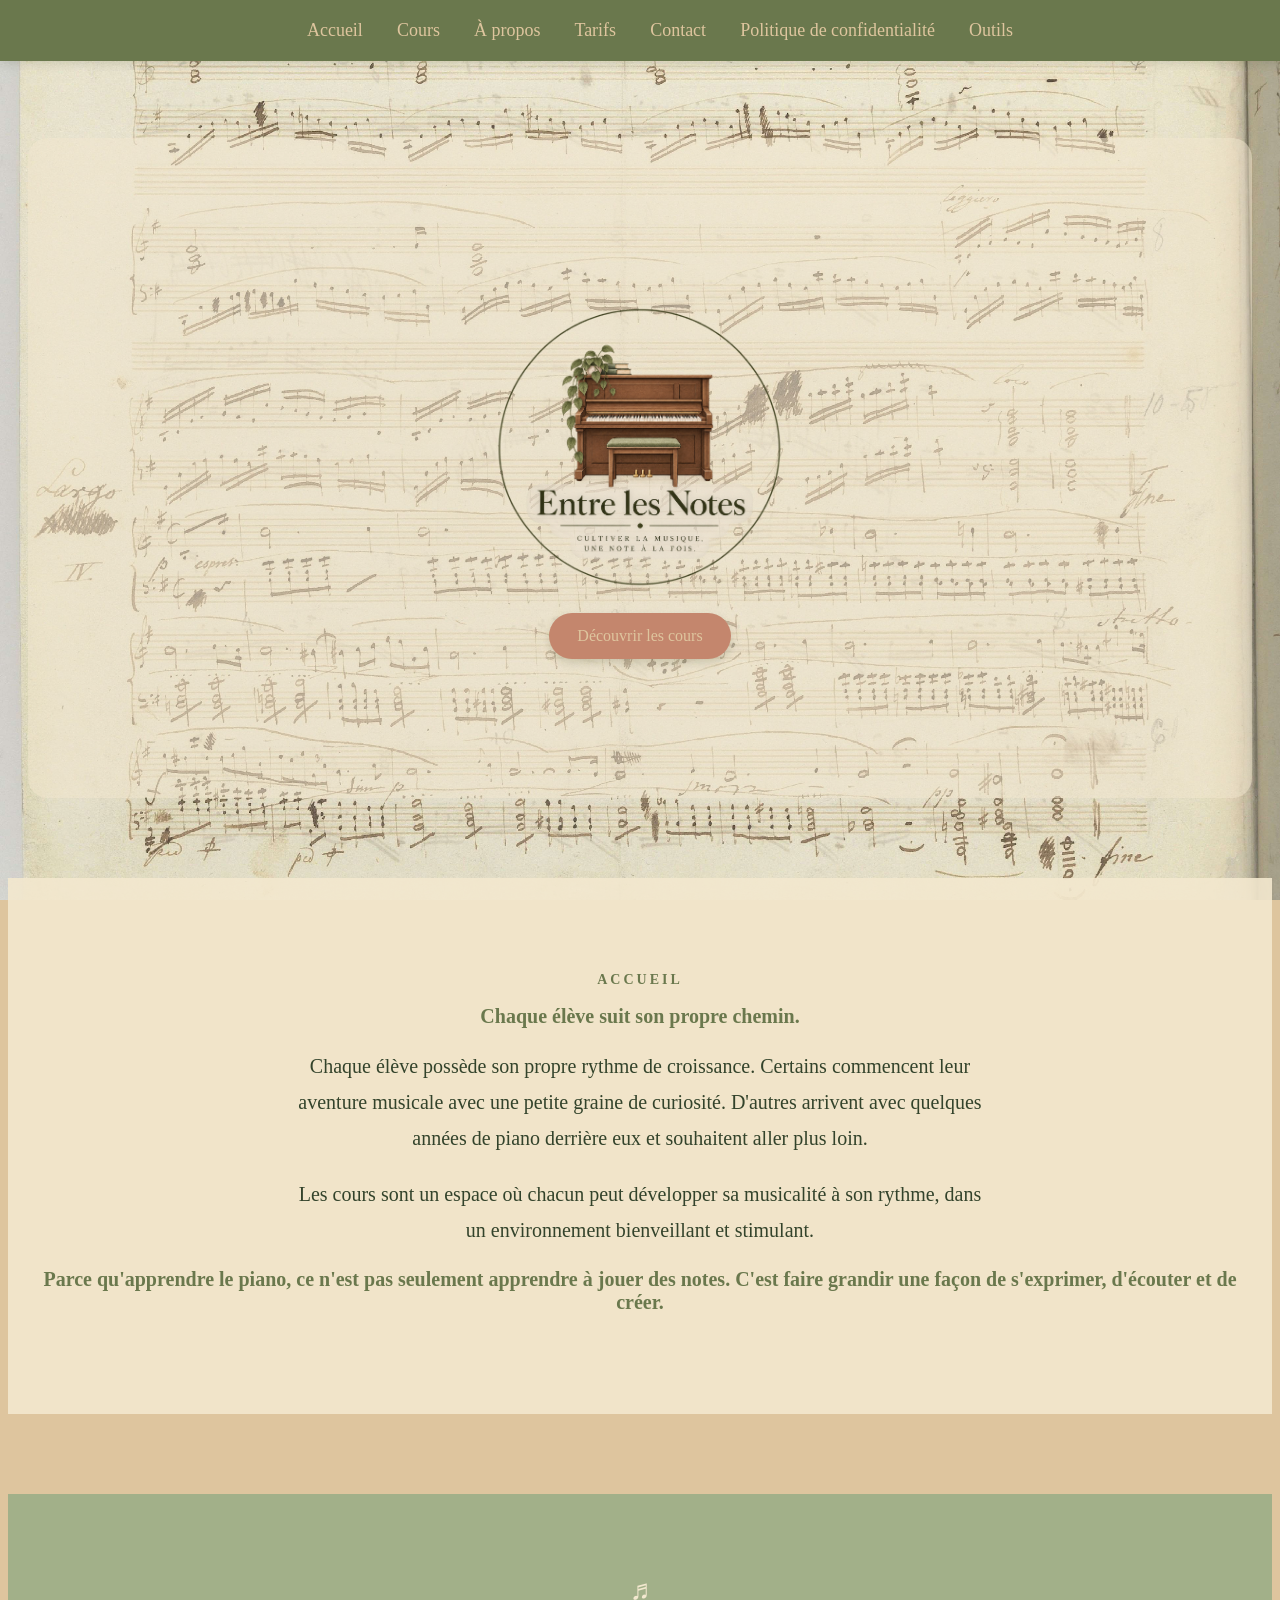
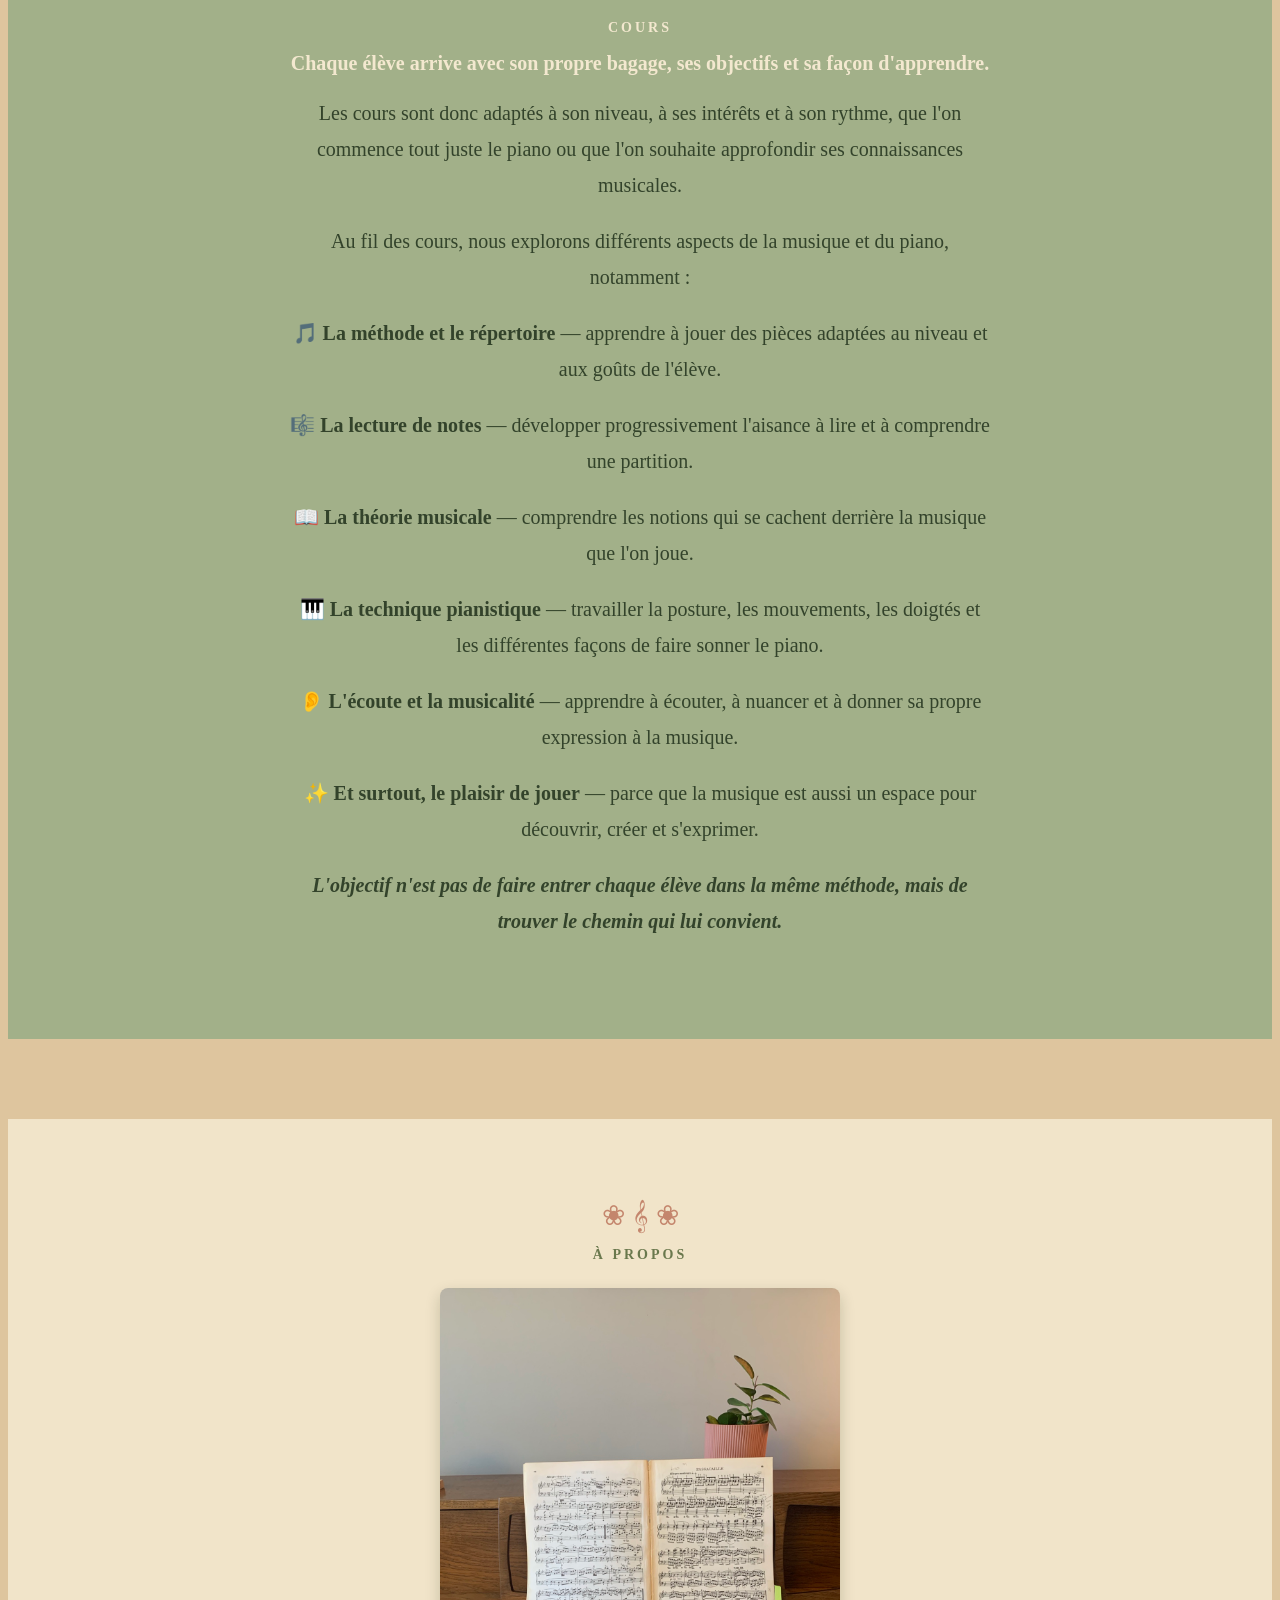
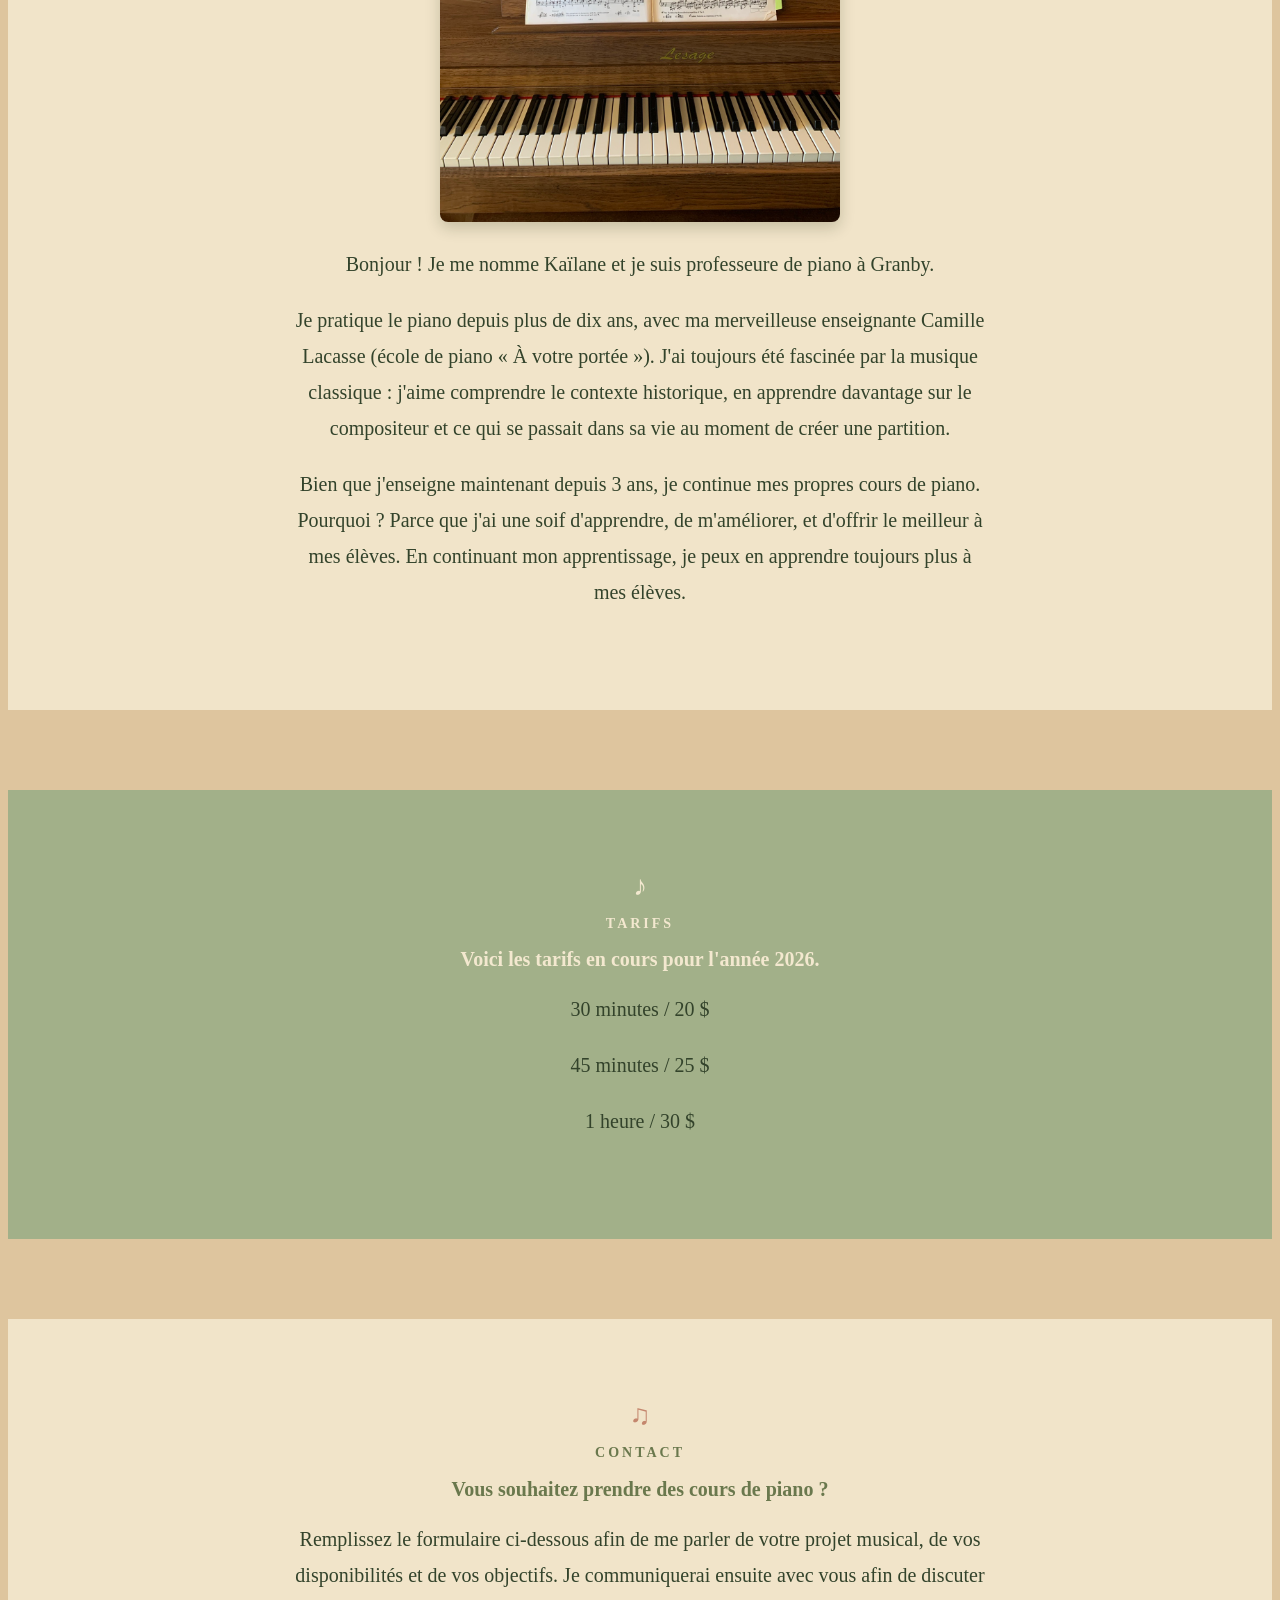
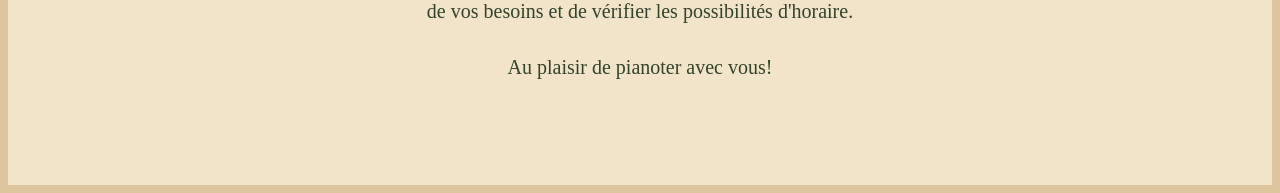
==== index.html @ 64d6d85d "Add files via upload" ====
<!DOCTYPE html>
<html lang="fr">

<head>
    <meta charset="UTF-8">
    <meta name="viewport" content="width=device-width, initial-scale=1.0">

    <title>Entre les Notes</title>

    <link rel="stylesheet" href="style.css">
</head>

<body>

    <nav>
        <a href="#accueil">Accueil</a>
         <a href="#cours">Cours</a>
       <a href="#a-propos">À propos</a>
        <a href="#tarifs">Tarifs</a>
         <a href="#contact">Contact</a>
<a href="politique-de-confidentialite.html">Politique de confidentialité</a>
<a href="outils.html">Outils</a>
    </nav>

 <section class="hero">
    <img src="logo.png" alt="Entre les Notes — école de piano">
    
   
    <a href="#cours" class="bouton">Découvrir les cours</a>
</section>



<section class="accueil" id="accueil">

    <p class="sous-titre"><strong>ACCUEIL</strong></p>

    <h2>Chaque élève suit son propre chemin.</h2>

    <p>
        Chaque élève possède son propre rythme de croissance.
        Certains commencent leur aventure musicale avec une petite graine
        de curiosité. D'autres arrivent avec quelques années de piano
        derrière eux et souhaitent aller plus loin.
    </p>

    <p>
        Les cours sont un espace où chacun peut développer sa musicalité
        à son rythme, dans un environnement bienveillant et stimulant.
    </p>

    <p><h2>
        Parce qu'apprendre le piano, ce n'est pas seulement apprendre
        à jouer des notes. C'est faire grandir une façon de s'exprimer,
        d'écouter et de créer.</h2>
    </p>

</section>
<section class="cours" id="cours">

        <p class="sous-titre"><strong>COURS</strong></p>

        <h2>Chaque élève arrive avec son propre bagage, ses objectifs et sa façon d'apprendre.</h2>

        <p>
            Les cours sont donc adaptés à son niveau, à ses intérêts et à son rythme,
            que l'on commence tout juste le piano ou que l'on souhaite approfondir
            ses connaissances musicales.
        </p>

        <p>
            Au fil des cours, nous explorons différents aspects de la musique et du piano,
            notamment :
        </p>

        <p>
            🎵 <strong>La méthode et le répertoire</strong> — apprendre à jouer des pièces
            adaptées au niveau et aux goûts de l'élève.
        </p>

        <p>
            🎼 <strong>La lecture de notes</strong> — développer progressivement l'aisance
            à lire et à comprendre une partition.
        </p>

        <p>
            📖 <strong>La théorie musicale</strong> — comprendre les notions qui se cachent
            derrière la musique que l'on joue.
        </p>

        <p>
            🎹 <strong>La technique pianistique</strong> — travailler la posture, les mouvements,
            les doigtés et les différentes façons de faire sonner le piano.
        </p>

        <p>
            👂 <strong>L'écoute et la musicalité</strong> — apprendre à écouter, à nuancer
            et à donner sa propre expression à la musique.
        </p>

        <p>
            ✨ <strong>Et surtout, le plaisir de jouer</strong> — parce que la musique est aussi
            un espace pour découvrir, créer et s'exprimer.
        </p>

        <p>
            <strong><em>
                L'objectif n'est pas de faire entrer chaque élève dans la même méthode,
                mais de trouver le chemin qui lui convient.
            </em></strong>
        </p>

    </section>

 <section class="a-propos" id="a-propos">

 <p class="sous-titre"><strong>À PROPOS</strong></p>
 <img src="piano.jpeg" alt="Piano avec une partition et une plante">
<p>
Bonjour ! Je me nomme Kaïlane et je suis professeure de piano à Granby. </p>
 <p>Je pratique le piano depuis plus de dix ans, avec ma merveilleuse enseignante Camille Lacasse (école de piano « À votre portée »). J'ai toujours été fascinée par la musique classique : j'aime comprendre le contexte historique, en apprendre davantage sur le compositeur et ce qui se passait dans sa vie au moment de créer une partition.  </p>
<p>
Bien que j'enseigne maintenant depuis 3 ans, je continue mes propres cours de piano. Pourquoi ? Parce que j'ai une soif d'apprendre, de m'améliorer, et d'offrir le meilleur à mes élèves. En continuant mon apprentissage, je peux en apprendre toujours plus à mes élèves. 
 </p>
</section>


<section class="tarifs" id="tarifs">

    <p class="sous-titre"><strong>TARIFS</strong></p>

    <h2>Voici les tarifs en cours pour l'année 2026.</h2>

<p> 30 minutes / 20 $ </p>
<p> 45 minutes / 25 $ </p>
<p> 1 heure / 30 $ </p>
</section>

<section class="contact" id="contact">
 <p class="sous-titre"><strong>CONTACT</strong></p>
<h2> Vous souhaitez prendre des cours de piano ? </h2>
<p> Remplissez le formulaire ci-dessous afin de me parler de votre projet musical, de vos disponibilités et de vos objectifs. Je communiquerai ensuite avec vous afin de discuter de vos besoins et de vérifier les possibilités d'horaire.</p>
<p> Au plaisir de pianoter avec vous!</p>
</section>



</html>
---- style.css ----
html {
    scroll-behavior: smooth;
}

body {
    background-color: #DEC59E;
    background-image: url("chopin.png");
    background-size: cover;
    background-position: center;
    background-attachment: fixed;
    color: #33432B;
    font-family: Georgia, serif;
    text-align: center;
    padding-top: 100px;
}

h1 {
    color: #6A784D;
    font-size: 56px;
    margin-bottom: 20px;
}

p {
    font-size: 20px;
}

nav {
    background-color: #6A784D;
    padding: 20px;
    position: fixed;
    top: 0;
    left: 0;
    width: 100%;
    z-index: 1000;
box-shadow: 0 2px 10px rgba(32, 40, 8, 0.15);
}

nav a {
    color: #DEC59E;
    text-decoration: none;
    margin: 0 15px;
    font-size: 18px;
    transition: color 0.3s ease;
}
nav a:hover {
    color: #F3E8CF;
}


.hero {
    padding: 140px 20px 120px;
    min-height: 400px;
    display: flex;
    flex-direction: column;
    justify-content: center;
    align-items: center;
background-color: rgba(243, 232, 207, 0.50);
border-radius: 20px;
margin: 30px 20px;
}

.sous-titre {
    font-size: 14px;
    letter-spacing: 3px;
    color: #6A784D;
    margin-bottom: 5px;
    text-transform: uppercase;
}
.hero .sous-titre {
    margin-bottom: 5px;
}

.hero h1 {
    margin-top: 0;
}
.accroche {
    font-size: 22px;
    font-style: italic;
    color: #33432B;
    margin-top: 0;
    margin-bottom: 35px;
    max-width: 600px;
}
.bouton {
    display: inline-block;
    background-color: #C4866D;
    color: #DEC59E;
    padding: 14px 28px;
    text-decoration: none;
    border-radius: 30px;
    transition: background-color 0.3s ease;
box-shadow: 0 4px 8px rgba(32, 40, 8, 0.15);
}

.bouton:hover {
    background-color: #6A784D;
transform: translateY(-3px);
transition: background-color 0.3s ease, transform 0.3s ease;
}

.accueil {
    background-color: rgba(243, 232, 207, 0.90);
    padding: 80px 20px;
    margin-top: 80px;
}

.accueil h2 {
    color: #6A784D;
    font-size: 20px;
}

.accueil p:not(.sous-titre) {
    max-width: 700px;
    margin: 20px auto;
    line-height: 1.8;
}


.cours {
    background-color: rgba(156, 175, 136, 0.90);
    padding: 80px 20px;
    margin-top: 80px;
}

.cours h2 {
    color: #F3E8CF;
    font-size: 20px;
}

.cours .sous-titre {
    color: #F3E8CF;
}

.cours p:not(.sous-titre) {
    max-width: 700px;
    margin: 20px auto;
    line-height: 1.8;
}

.a-propos {
    background-color: rgba(243, 232, 207, 0.90);
    padding: 80px 20px;
    margin-top: 80px;
}

.a-propos h2 {
    color: #6A784D;
    font-size: 20px;
}

.a-propos p:not(.sous-titre) {
    max-width: 700px;
    margin: 20px auto;
    line-height: 1.8;
}


.tarifs {
    background-color: rgba(156, 175, 136, 0.90);
    padding: 80px 20px;
    margin-top: 80px;
}

.tarifs h2 {
    color: #F3E8CF;
    font-size: 20px;
}

.tarifs .sous-titre {
    color: #F3E8CF;
}

.tarifs p:not(.sous-titre) {
    max-width: 700px;
    margin: 20px auto;
    line-height: 1.8;
}


.contact {
   background-color: rgba(243, 232, 207, 0.90);
    padding: 80px 20px;
    margin-top: 80px;
}

.contact h2 {
    color: #6A784D;
    font-size: 20px;
}

.contact p:not(.sous-titre) {
    max-width: 700px;
    margin: 20px auto;
    line-height: 1.8;
}
.politique-confidentialite {
    background-color: #9CAF88;
    padding: 80px 20px;
    margin-top: 80px;
}

.politique-confidentialite h2 {
    color: #6A784D;
    font-size: 20px;
}

.politique-confidentialite p:not(.sous-titre) {
    max-width: 700px;
    margin: 20px auto;
    line-height: 1.8;

}

.outils {
    background-color: rgba(243, 232, 207, 0.90);
    padding: 80px 20px;
    margin-top: 80px;
}

.outils h2 {
    color: #6A784D;
    font-size: 32px;
}

.outils p:not(.sous-titre) {
    max-width: 700px;
    margin: 20px auto;
    line-height: 1.8;
}

.outil {
    background-color: #F3E8CF;
    max-width: 700px;
    margin: 40px auto;
    padding: 30px;
    border-radius: 15px;
    box-shadow: 0 4px 10px rgba(32, 40, 8, 0.12);
 position: relative;
}
.outil h3 {
    color: #6A784D;
    font-size: 26px;
    margin-top: 0;
}

.outil p {
    max-width: 600px;
    margin: 15px auto 0;
    line-height: 1.7;
}

.outils::before {
    content: "𝄞";
    position: absolute;
    top: 65px;
    left: 60px;
    font-size: 50px;
    color: #C4866D;
}

.outils::after {
    content: "♫";
    position: absolute;
    bottom: 40px;
    right: 60px;
    font-size: 40px;
    color: #6A784D;
}

.outils .outil::before {
    content: "✧ ❁ ✧";
    display: block;
    color: #C4866D;
    font-size: 28px;
    margin-bottom: 10px;
}

.contact::before {
    content: "♫";
    display: block;
    color: #C4866D;
    font-size: 28px;
    margin-bottom: 10px;
}

.tarifs::before {
    content: "♪";
    display: block;
    color: #F3E8CF;
    font-size: 28px;
    margin-bottom: 10px;
}

.a-propos::before {
    content: "❀ 𝄞 ❀";
    display: block;
    color: #C4866D;
    font-size: 28px;
    margin-bottom: 10px;
}

.cours::before {
    content: "♬";
    display: block;
    color: #F3E8CF;
    font-size: 28px;
    margin-bottom: 10px;
}


.accueil::before {
    content: "⋆ ⚘ ⋆;
    display: block;
    color: #3A5A40;
    font-size: 28px;
    margin-bottom: 10px;
}

.a-propos img {
    width: 400px;
    max-width: 90%;
    border-radius: 8px;
    box-shadow: 0 6px 15px rgba(32, 40, 8, 0.20);
margin-top: 20px;
}

.hero img {
    width: 300px;
    max-width: 70%;
margin-bottom: 20px;
}
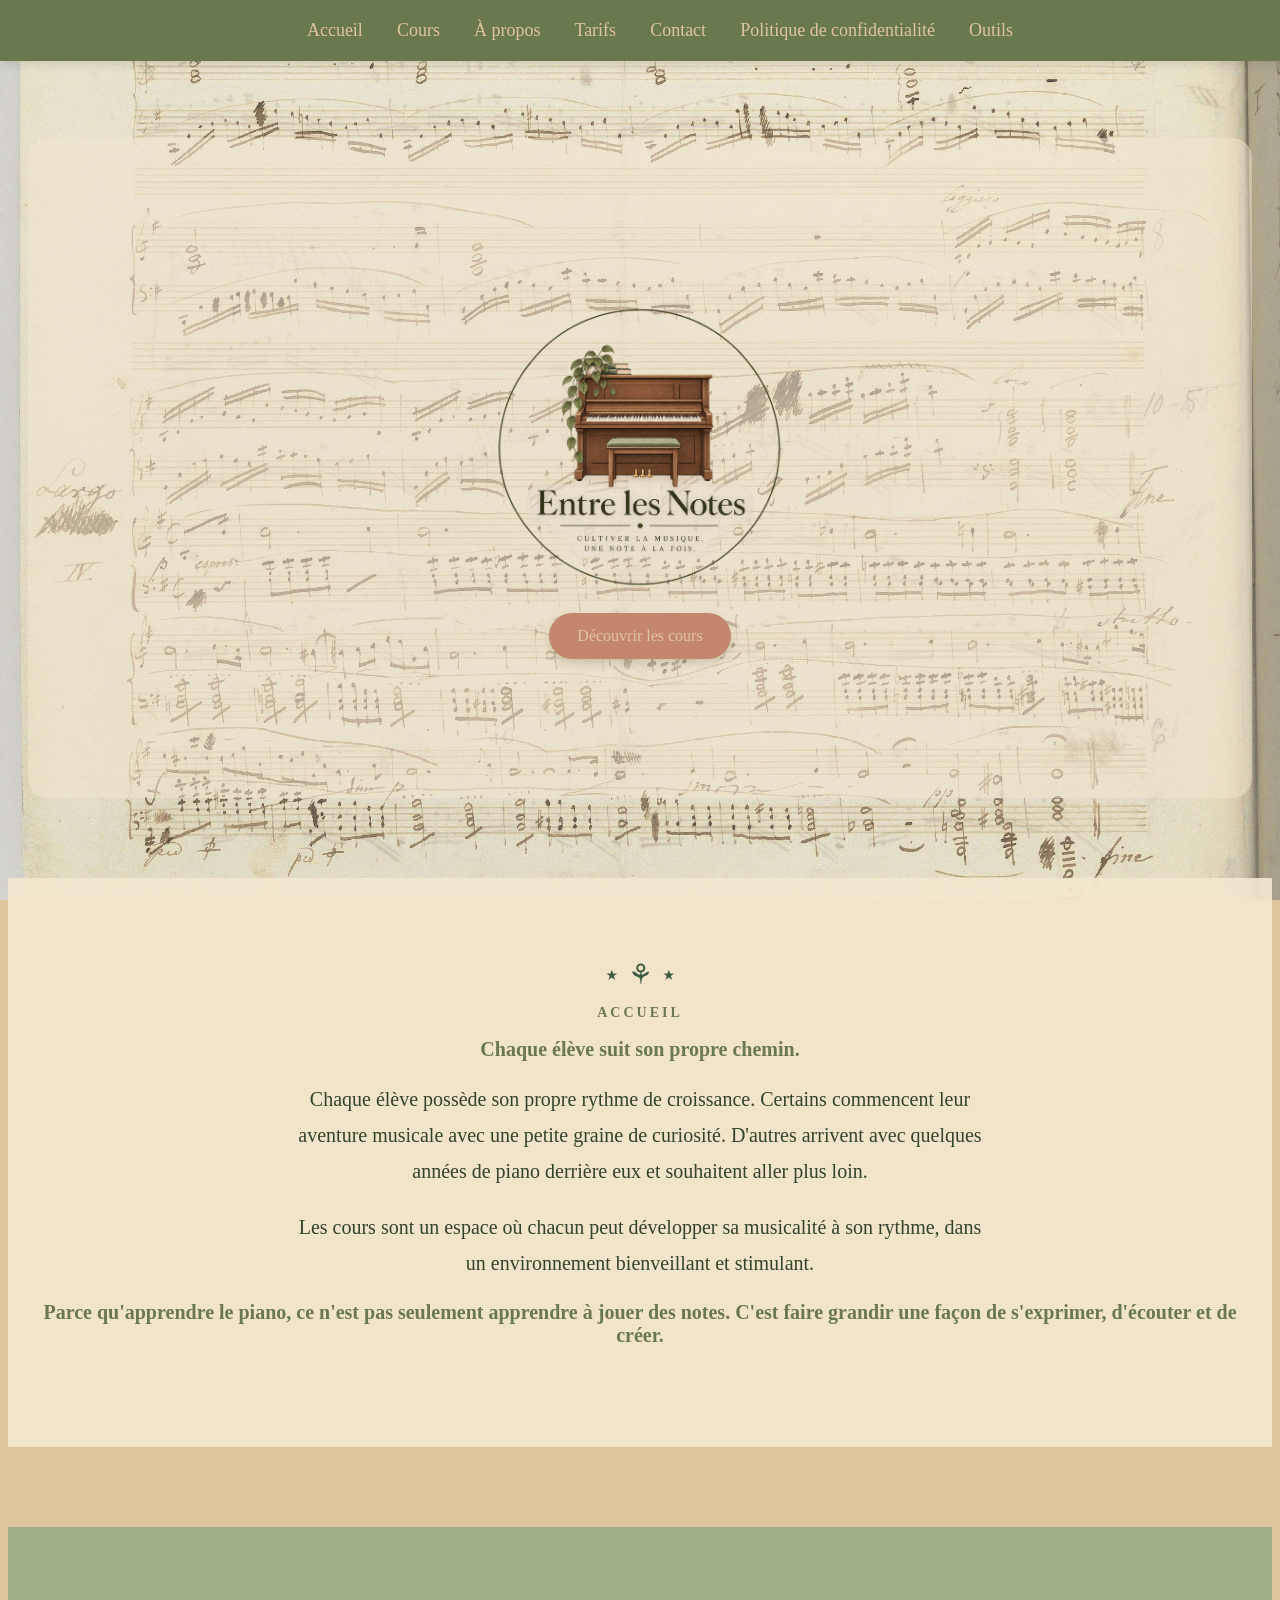
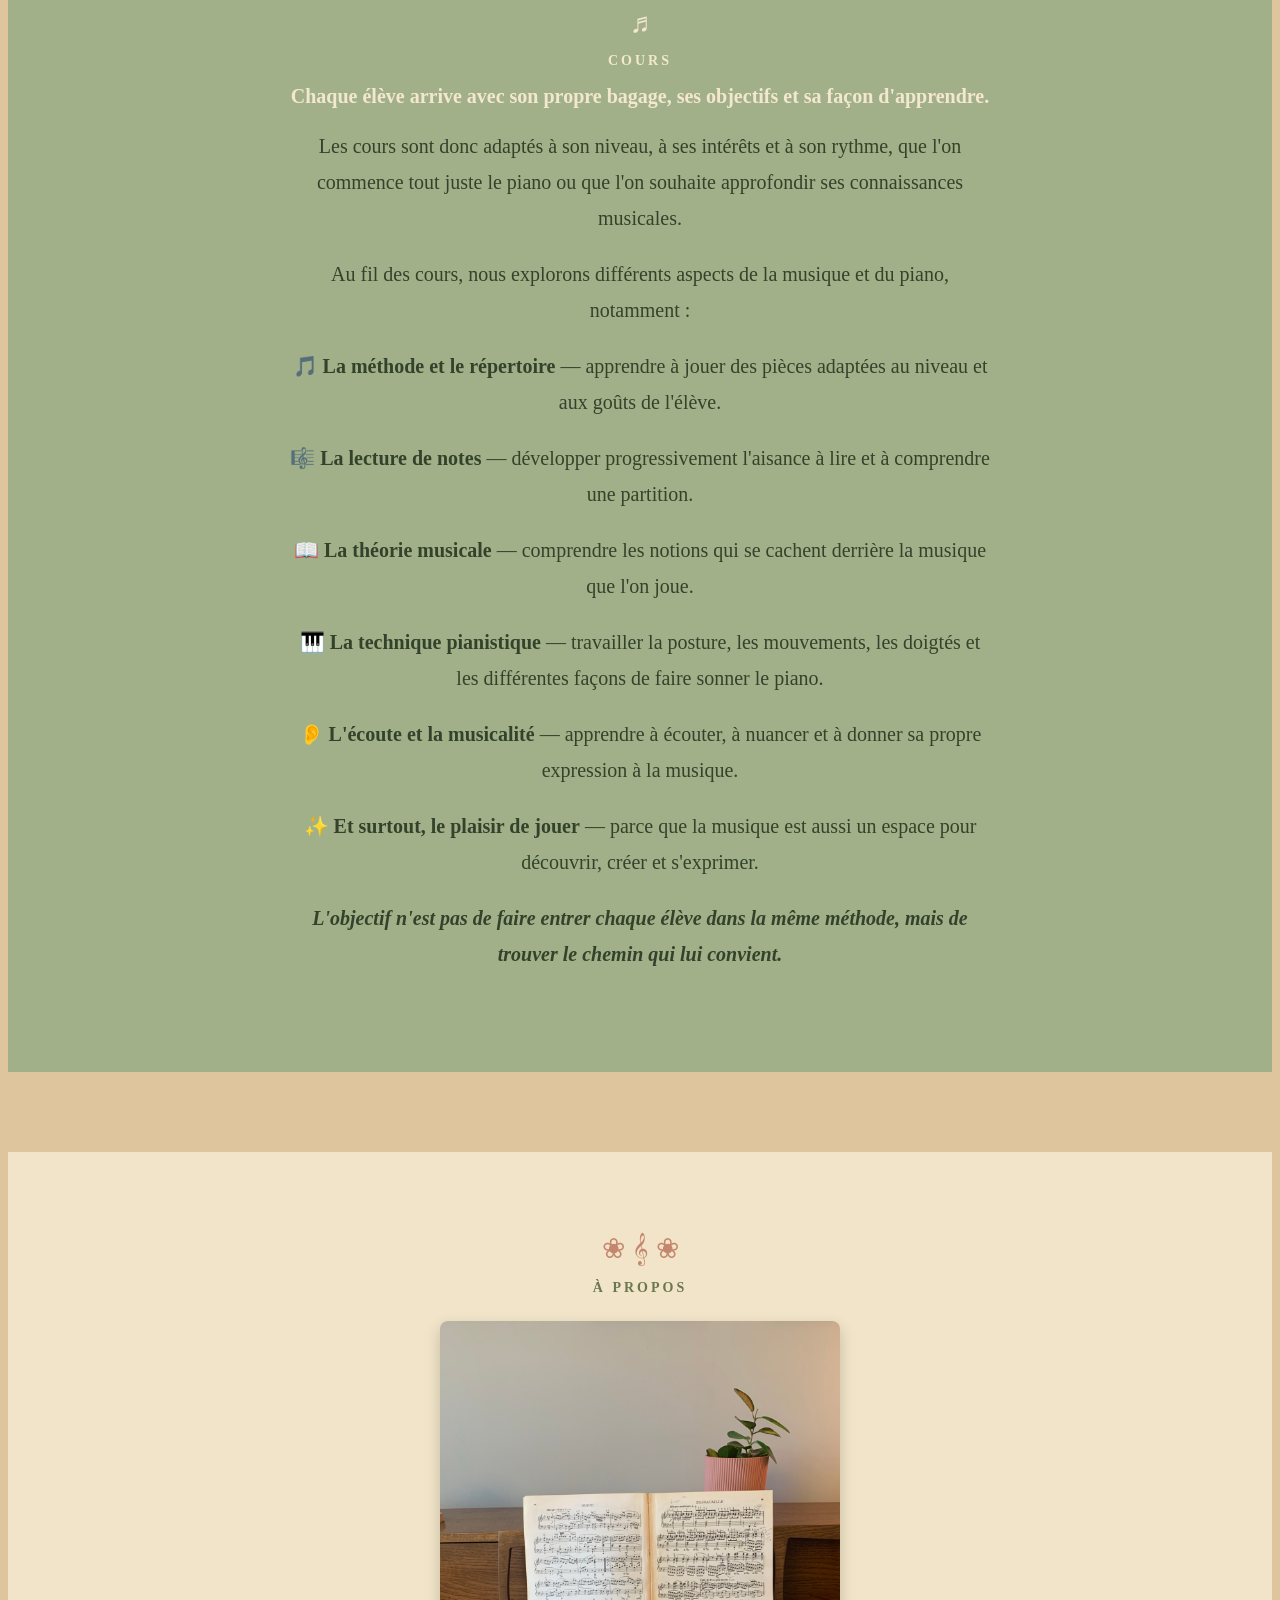
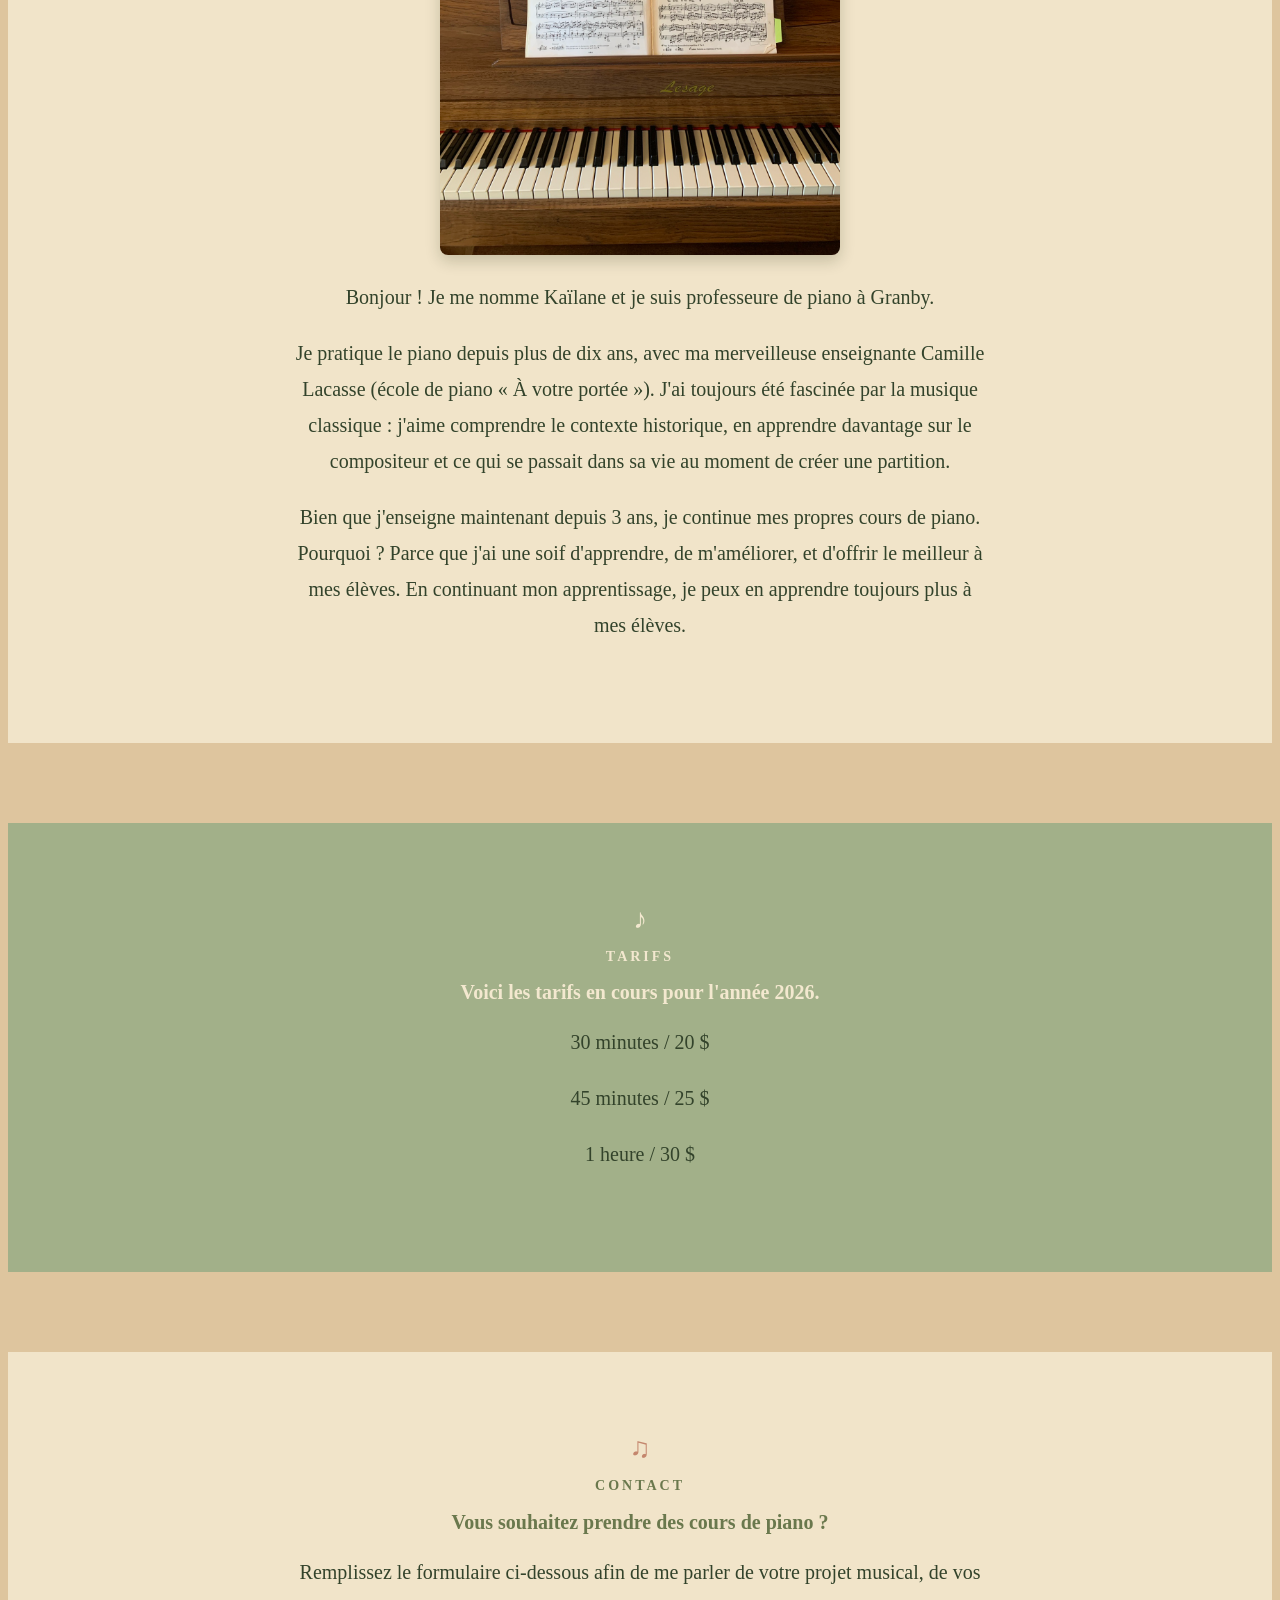
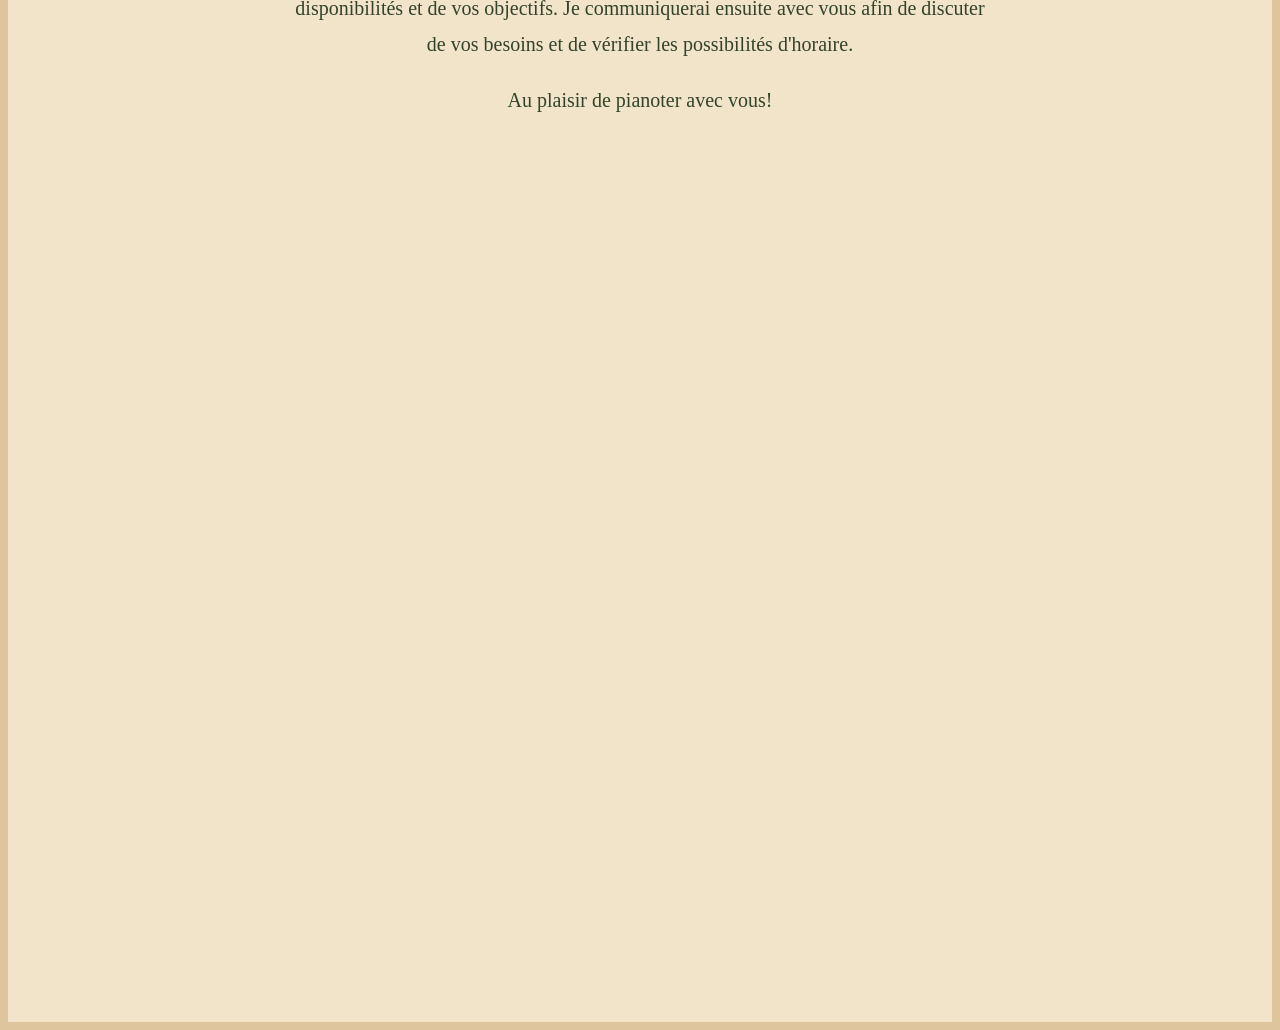
==== commit d0cb50c0: "Ajout du forms" ====
--- a/index.html
+++ b/index.html
@@ -141,8 +141,9 @@
 <h2> Vous souhaitez prendre des cours de piano ? </h2>
 <p> Remplissez le formulaire ci-dessous afin de me parler de votre projet musical, de vos disponibilités et de vos objectifs. Je communiquerai ensuite avec vous afin de discuter de vos besoins et de vérifier les possibilités d'horaire.</p>
 <p> Au plaisir de pianoter avec vous!</p>
+<iframe width="640px" height="800px" src="https://forms.cloud.microsoft/Pages/ResponsePage.aspx?id=DQSIkWdsW0yxEjajBLZtrQAAAAAAAAAAAAYAAN1p2fJURVQ0NEtCSUFOWEU4NzZGRldDRzFBV1Q5My4u&embed=true" frameborder="0" marginwidth="0" marginheight="0" style="border: none; max-width:100%; max-height:100vh" allowfullscreen webkitallowfullscreen mozallowfullscreen msallowfullscreen></iframe>
 </section>
 
 
 
-</html>+</html>
--- a/style.css
+++ b/style.css
@@ -309,7 +309,7 @@
 
 
 .accueil::before {
-    content: "⋆ ⚘ ⋆;
+    content: "⋆ ⚘ ⋆";
     display: block;
     color: #3A5A40;
     font-size: 28px;
@@ -328,4 +328,61 @@
     width: 300px;
     max-width: 70%;
 margin-bottom: 20px;
-}+}
+
+/* Version mobile */
+@media (max-width: 600px) {
+
+    body {
+        padding-top: 80px;
+        background-attachment: scroll;
+        background-size: auto 100vh;
+    }
+
+    nav {
+        padding: 12px 5px;
+    }
+
+    nav a {
+        margin: 0 5px;
+        font-size: 14px;
+    }
+
+    h1 {
+        font-size: 38px;
+    }
+
+    p {
+        font-size: 17px;
+    }
+
+    .hero {
+        padding: 80px 15px;
+        margin: 20px 10px;
+    }
+
+    .hero img {
+        width: 240px;
+        max-width: 80%;
+    }
+
+    .accroche {
+        font-size: 19px;
+    }
+
+    .accueil,
+    .cours,
+    .a-propos,
+    .tarifs,
+    .contact,
+    .outils,
+    .politique-confidentialite {
+        padding: 60px 15px;
+        margin-top: 50px;
+    }
+
+    .a-propos img {
+        width: 100%;
+        max-width: 350px;
+    }
+}
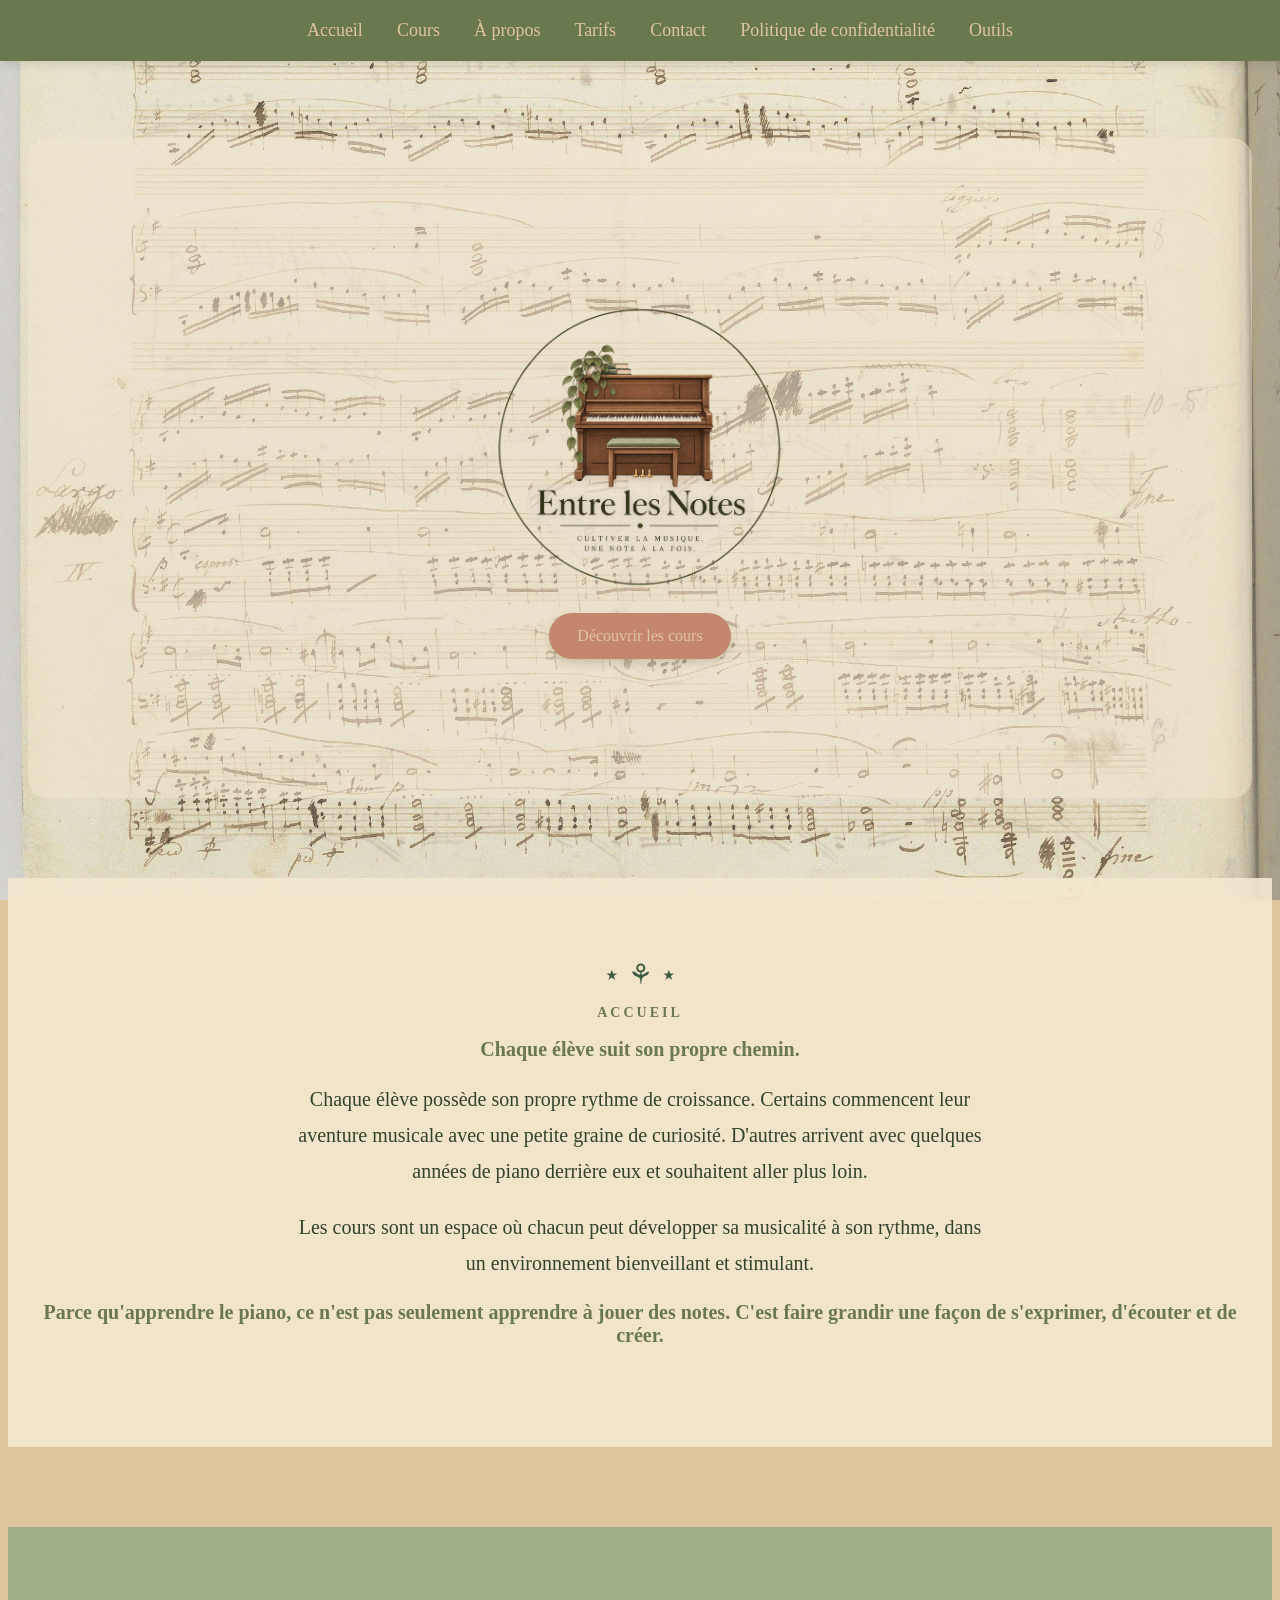
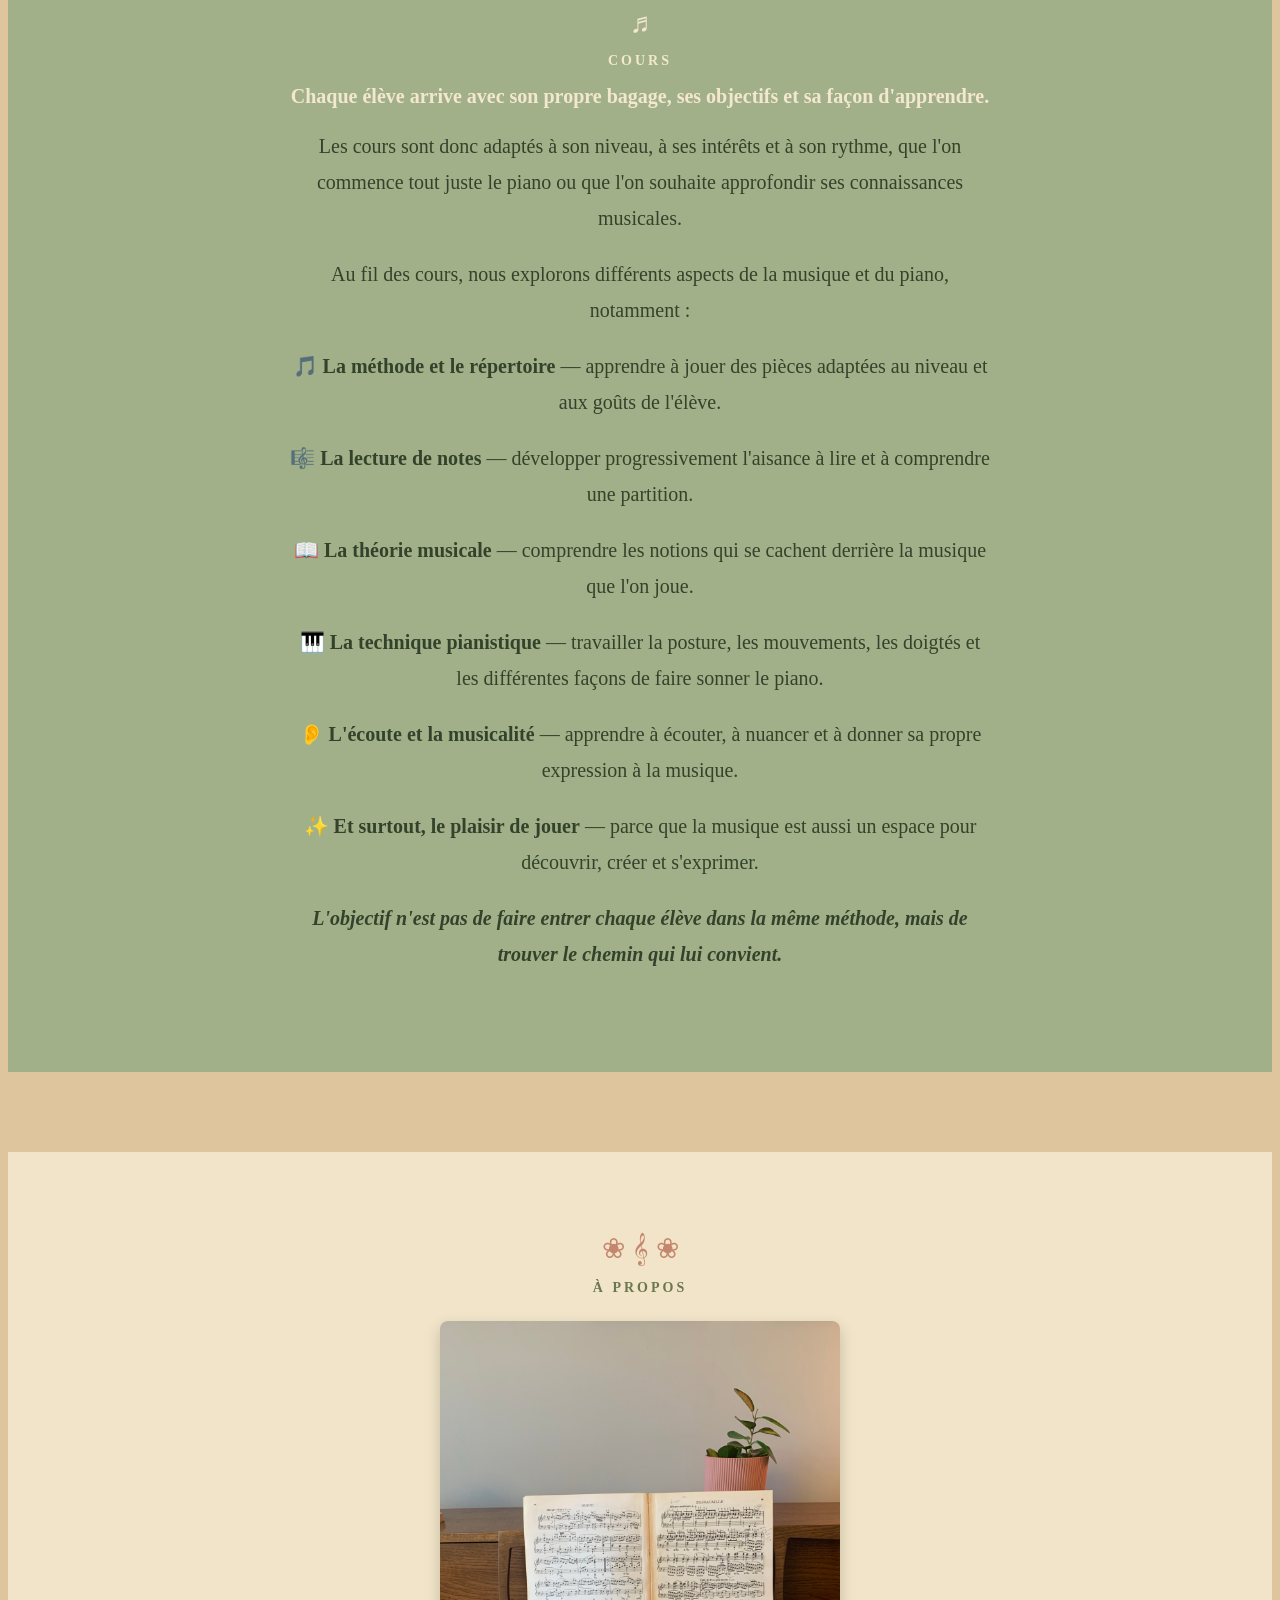
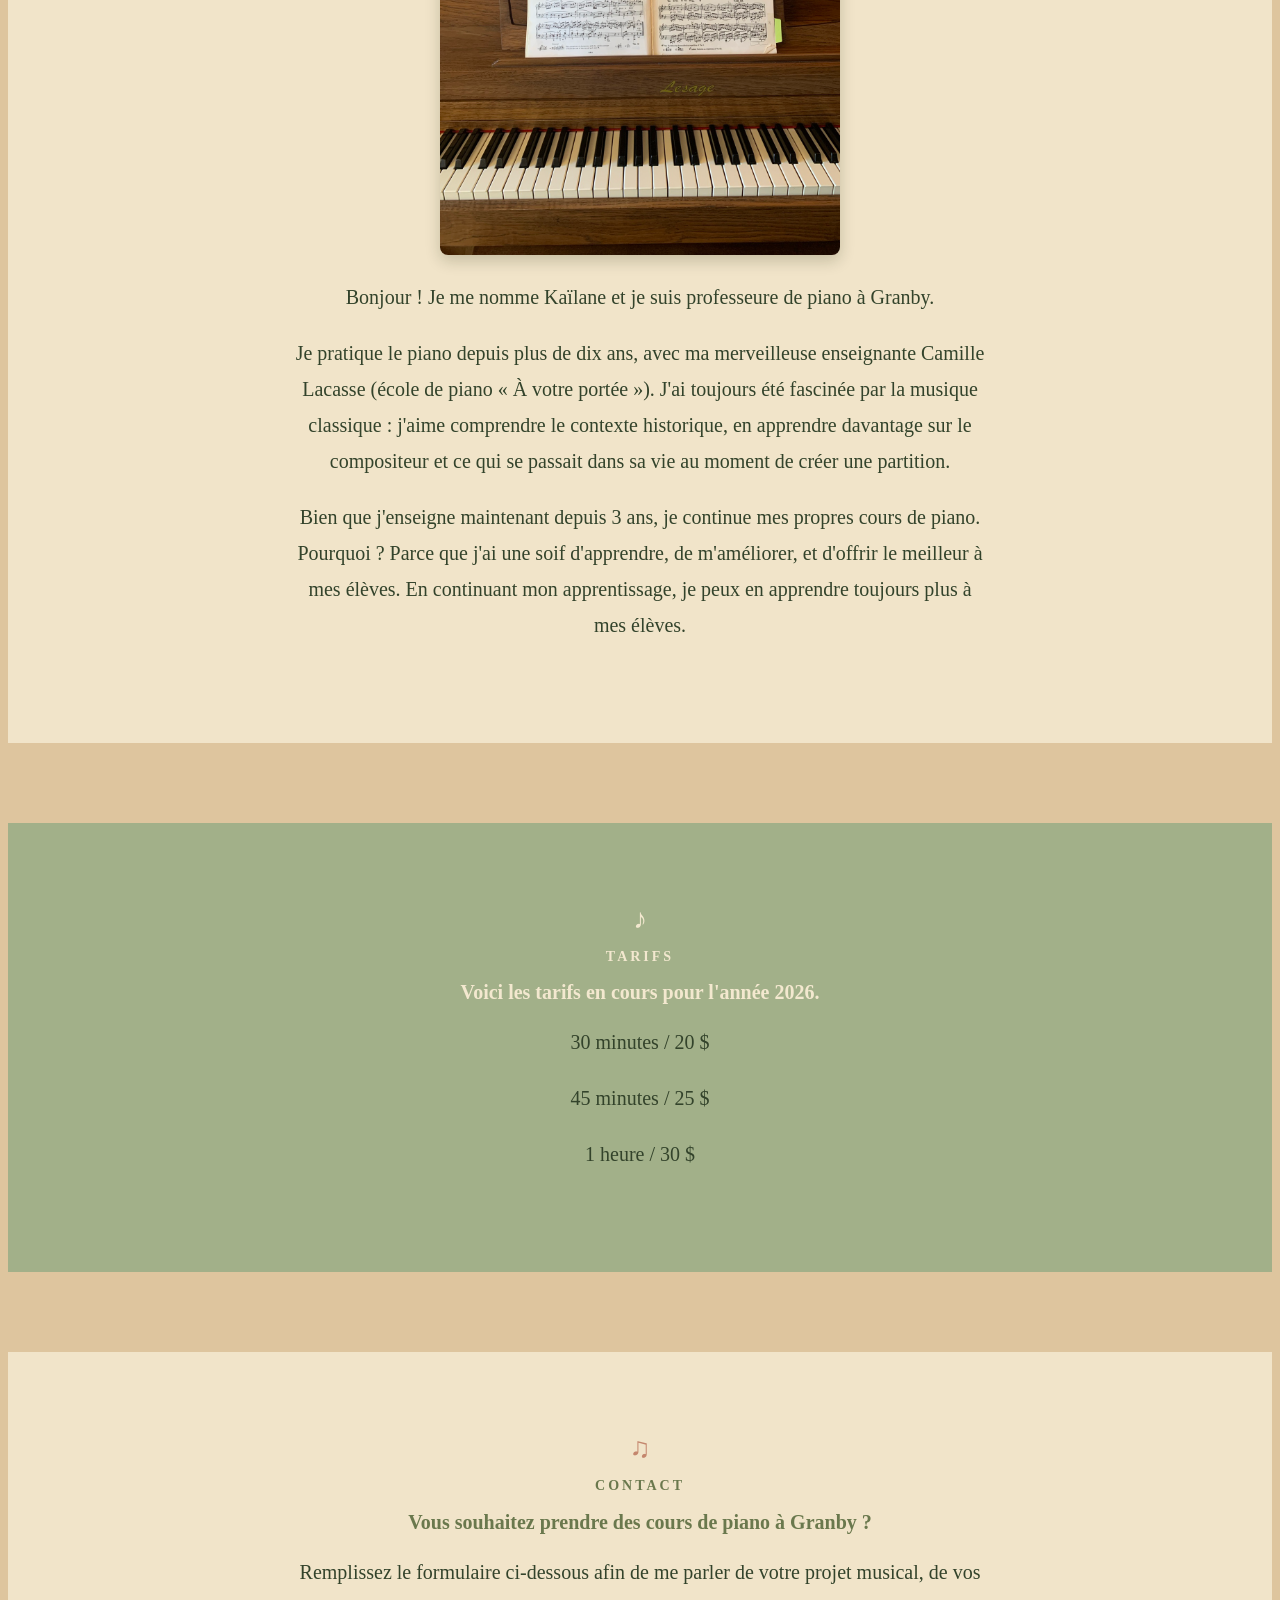
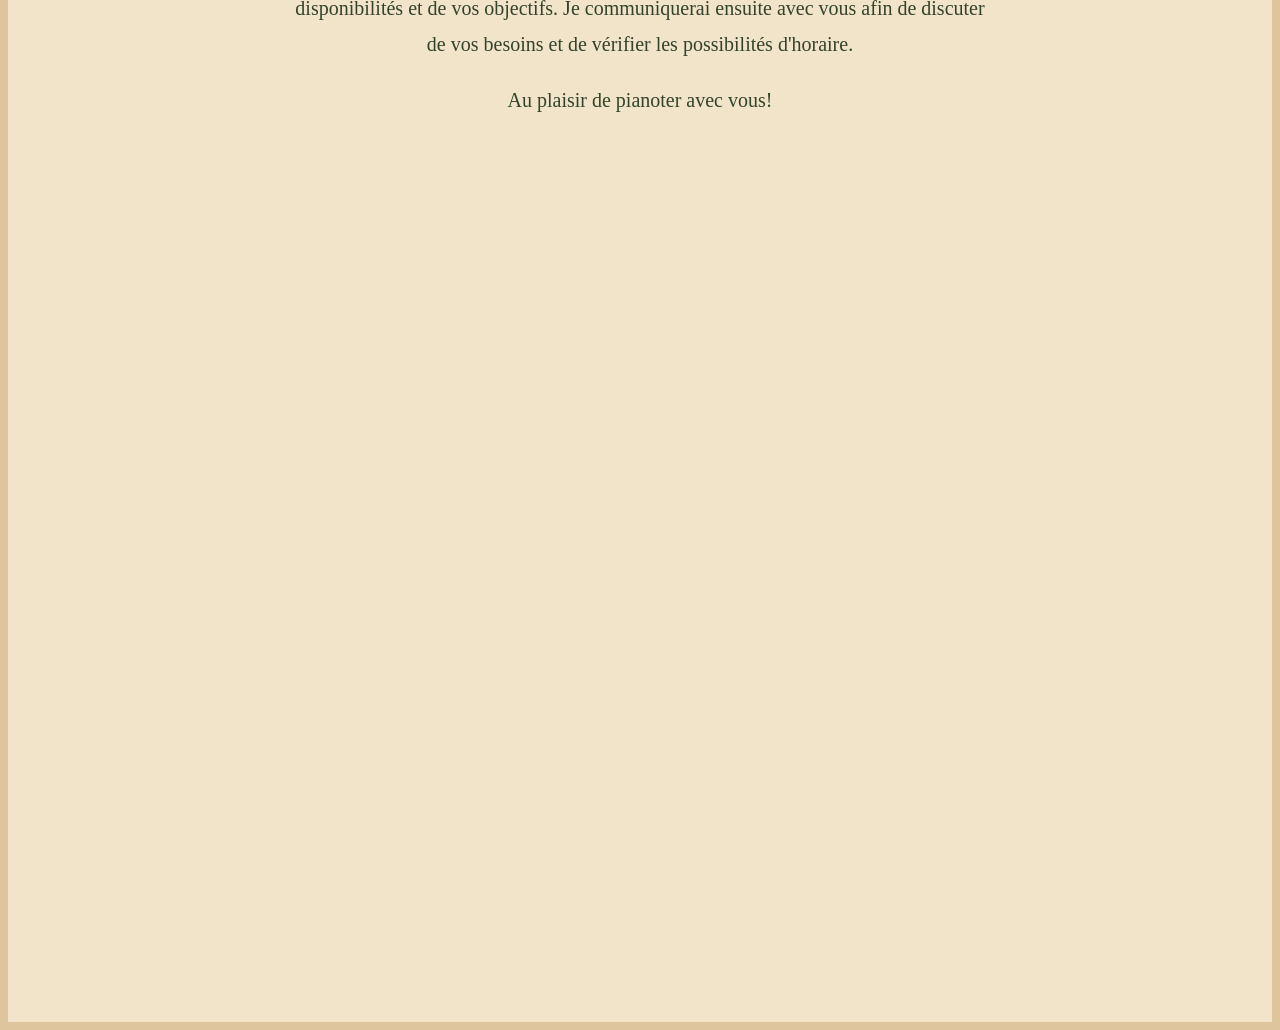
==== commit 18712a64: "Modifications générales" ====
--- a/index.html
+++ b/index.html
@@ -5,7 +5,7 @@
     <meta charset="UTF-8">
     <meta name="viewport" content="width=device-width, initial-scale=1.0">
 
-    <title>Entre les Notes</title>
+    <title>Entre les Notes | Cours de piano à Granby</title>
 
     <link rel="stylesheet" href="style.css">
 </head>
@@ -18,14 +18,14 @@
        <a href="#a-propos">À propos</a>
         <a href="#tarifs">Tarifs</a>
          <a href="#contact">Contact</a>
-<a href="politique-de-confidentialite.html">Politique de confidentialité</a>
+<a href="politique-confidentialite.html">Politique de confidentialité</a>
 <a href="outils.html">Outils</a>
     </nav>
 
  <section class="hero">
     <img src="logo.png" alt="Entre les Notes — école de piano">
     
-   
+ 
     <a href="#cours" class="bouton">Découvrir les cours</a>
 </section>
 
@@ -138,7 +138,7 @@
 
 <section class="contact" id="contact">
  <p class="sous-titre"><strong>CONTACT</strong></p>
-<h2> Vous souhaitez prendre des cours de piano ? </h2>
+<h2> Vous souhaitez prendre des cours de piano à Granby ? </h2>
 <p> Remplissez le formulaire ci-dessous afin de me parler de votre projet musical, de vos disponibilités et de vos objectifs. Je communiquerai ensuite avec vous afin de discuter de vos besoins et de vérifier les possibilités d'horaire.</p>
 <p> Au plaisir de pianoter avec vous!</p>
 <iframe width="640px" height="800px" src="https://forms.cloud.microsoft/Pages/ResponsePage.aspx?id=DQSIkWdsW0yxEjajBLZtrQAAAAAAAAAAAAYAAN1p2fJURVQ0NEtCSUFOWEU4NzZGRldDRzFBV1Q5My4u&embed=true" frameborder="0" marginwidth="0" marginheight="0" style="border: none; max-width:100%; max-height:100vh" allowfullscreen webkitallowfullscreen mozallowfullscreen msallowfullscreen></iframe>
